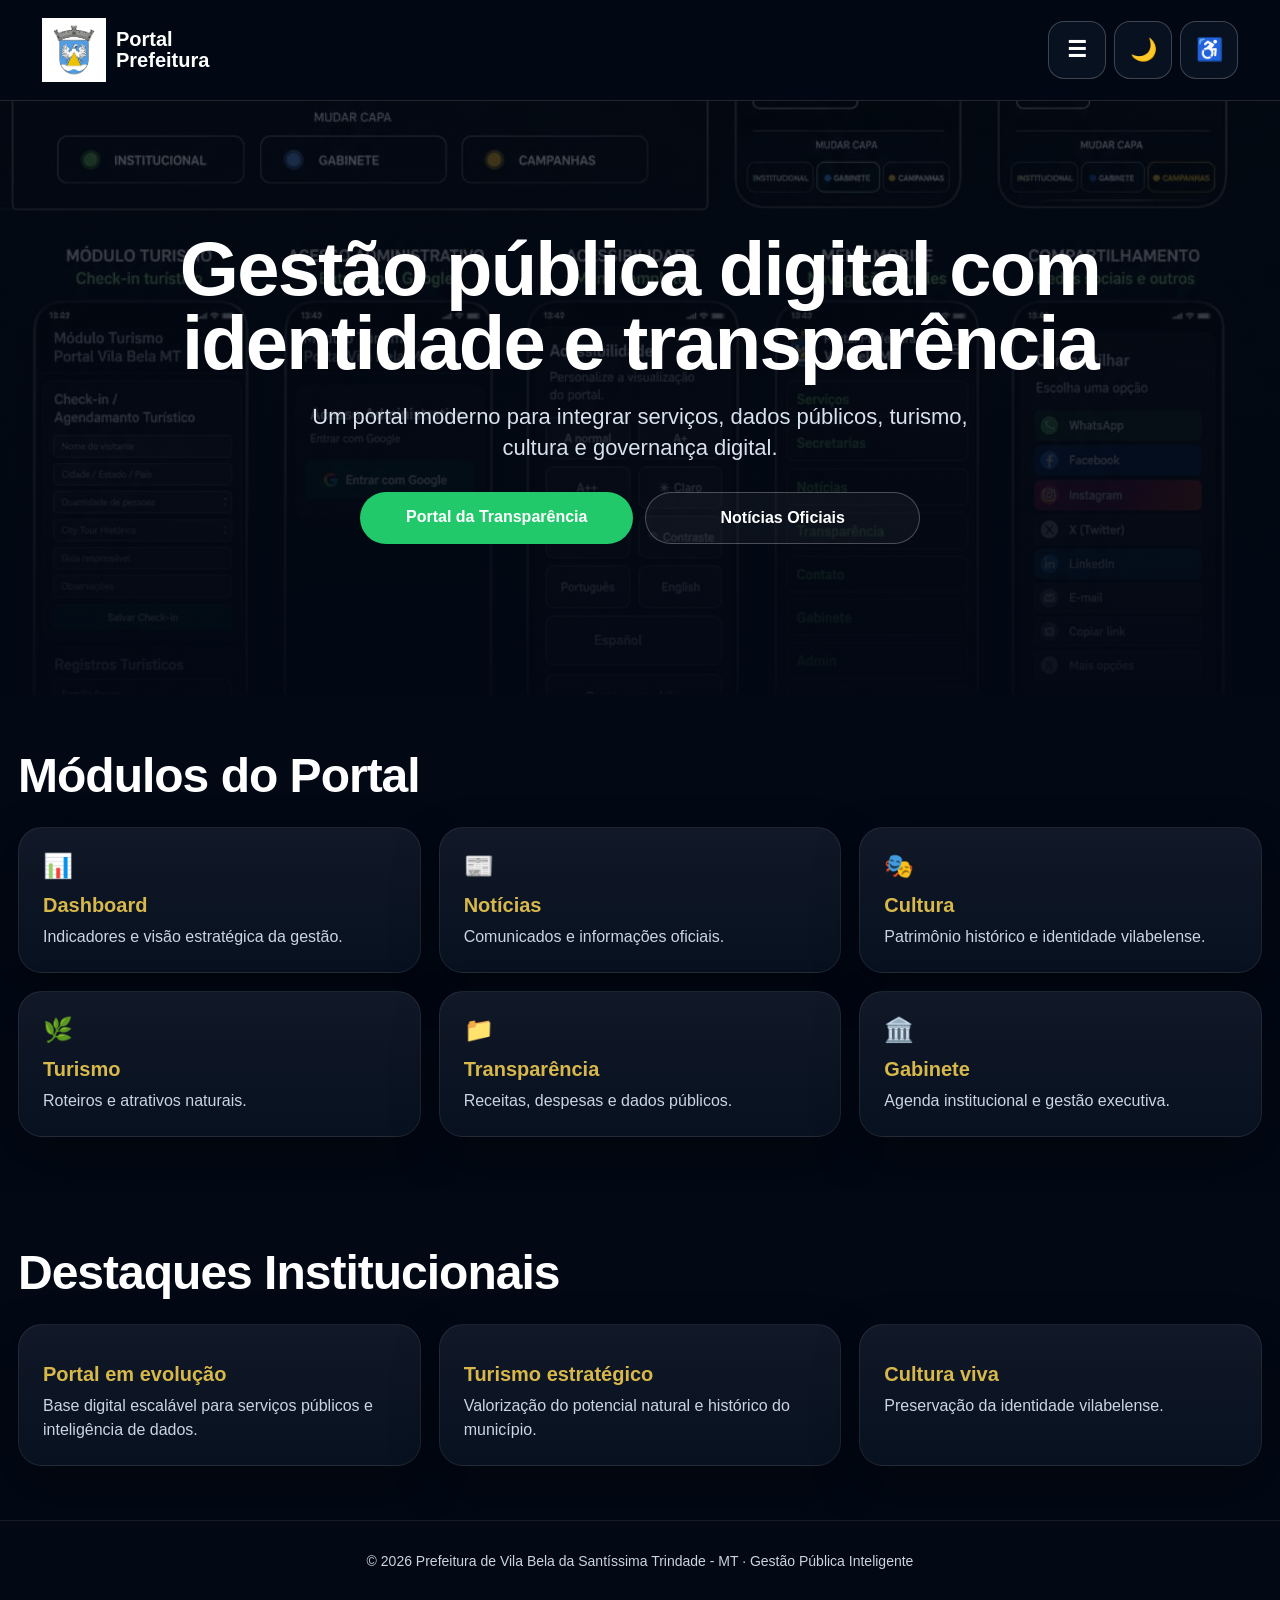
==== index.html @ d240fbf1 "Patch V9.1 corrige header mobile acessibilidade contraste" ====
<!DOCTYPE html>
<html lang="pt-BR">
<head>
  <meta charset="UTF-8">
  <meta name="viewport" content="width=device-width, initial-scale=1.0">
  <title>Portal Prefeitura Vila Bela MT</title>
  <meta name="description" content="Portal institucional da Prefeitura de Vila Bela da Santíssima Trindade - MT. Transparência, notícias, turismo, cultura e gestão pública digital.">
  <link rel="stylesheet" href="css/style.css?v=91">
</head>

<body>
  <header class="site-header">
    <a class="brand" href="index.html">
      <img src="assets/logos/vilabela-brasao-1.png" alt="Brasão Vila Bela MT">
      <span>Portal<br>Prefeitura</span>
    </a>

    <div class="header-actions">
      <button id="menuToggle" class="icon-btn" type="button">☰</button>
      <button id="themeToggle" class="icon-btn" type="button">🌙</button>
      <button id="accessBtn" class="icon-btn" type="button">♿</button>
    </div>

    <nav id="nav" class="main-nav">
      <a href="index.html">Início</a>
      <a href="dashboard.html">Dashboard</a>
      <a href="noticias.html">Notícias</a>
      <a href="cultura.html">Cultura</a>
      <a href="turismo.html">Turismo</a>
      <a href="transparencia.html">Transparência</a>
      <a href="gabinete.html">Gabinete</a>
      <a href="admin.html">Admin</a>
    </nav>
  </header>

  <div id="accessPanel" class="access-panel">
    <h2>Acessibilidade</h2>
    <button onclick="setFont(1)">A</button>
    <button onclick="setFont(1.15)">A+</button>
    <button onclick="setFont(1.3)">A++</button>
    <button onclick="setContrast()">Contraste</button>
    <button onclick="resetAccess()">Reset</button>
  </div>

  <main>
    <section class="hero">
      <div class="hero-content">
        <h1>Gestão pública digital com identidade e transparência</h1>
        <p>Um portal moderno para integrar serviços, dados públicos, turismo, cultura e governança digital.</p>
        <div class="hero-actions">
          <a href="transparencia.html" class="btn-primary">Portal da Transparência</a>
          <a href="noticias.html" class="btn-secondary">Notícias Oficiais</a>
        </div>
      </div>
    </section>

    <section class="section">
      <h2>Módulos do Portal</h2>
      <div class="grid">
        <a class="card" href="dashboard.html"><span>📊</span><h3>Dashboard</h3><p>Indicadores e visão estratégica da gestão.</p></a>
        <a class="card" href="noticias.html"><span>📰</span><h3>Notícias</h3><p>Comunicados e informações oficiais.</p></a>
        <a class="card" href="cultura.html"><span>🎭</span><h3>Cultura</h3><p>Patrimônio histórico e identidade vilabelense.</p></a>
        <a class="card" href="turismo.html"><span>🌿</span><h3>Turismo</h3><p>Roteiros e atrativos naturais.</p></a>
        <a class="card" href="transparencia.html"><span>📁</span><h3>Transparência</h3><p>Receitas, despesas e dados públicos.</p></a>
        <a class="card" href="gabinete.html"><span>🏛️</span><h3>Gabinete</h3><p>Agenda institucional e gestão executiva.</p></a>
      </div>
    </section>

    <section class="section">
      <h2>Destaques Institucionais</h2>
      <div class="grid">
        <div class="card"><h3>Portal em evolução</h3><p>Base digital escalável para serviços públicos e inteligência de dados.</p></div>
        <div class="card"><h3>Turismo estratégico</h3><p>Valorização do potencial natural e histórico do município.</p></div>
        <div class="card"><h3>Cultura viva</h3><p>Preservação da identidade vilabelense.</p></div>
      </div>
    </section>
  </main>

  <footer>
    © 2026 Prefeitura de Vila Bela da Santíssima Trindade - MT · Gestão Pública Inteligente
  </footer>

  <script src="js/script.js?v=91"></script>
</body>
</html>
---- css/style.css ----
*{box-sizing:border-box}

html,body{
  margin:0;
  width:100%;
  max-width:100%;
  overflow-x:hidden;
  font-family:Inter,Arial,Helvetica,sans-serif;
  background:#020814;
  color:#fff;
}

body{
  min-height:100vh;
}

a{text-decoration:none;color:inherit}

.site-header{
  position:sticky;
  top:0;
  z-index:9999;
  width:100%;
  display:flex;
  align-items:center;
  justify-content:space-between;
  gap:12px;
  padding:14px 16px;
  background:rgba(2,8,20,.96);
  backdrop-filter:blur(18px);
  border-bottom:1px solid rgba(255,255,255,.12);
}

.brand{
  display:flex;
  align-items:center;
  gap:10px;
  color:#fff;
  font-size:16px;
  font-weight:900;
  line-height:1.05;
}

.brand img{
  width:52px;
  height:52px;
  object-fit:contain;
  background:#fff;
  padding:4px;
}

.header-actions{
  display:flex;
  align-items:center;
  gap:8px;
}

.icon-btn{
  width:48px;
  height:48px;
  border-radius:16px;
  border:1px solid rgba(255,255,255,.22);
  background:#08111f;
  color:#fff;
  font-size:22px;
  font-weight:900;
  display:grid;
  place-items:center;
}

.main-nav{
  display:none;
  position:absolute;
  top:calc(100% + 10px);
  left:16px;
  right:16px;
  padding:28px;
  background:#020814;
  border:1px solid rgba(255,255,255,.18);
  border-radius:28px;
  box-shadow:0 24px 90px rgba(0,0,0,.75);
}

.main-nav.active{
  display:grid;
  gap:22px;
}

.main-nav a{
  color:#2ef06d;
  font-size:28px;
  font-weight:900;
}

.access-panel{
  display:none;
  position:fixed;
  z-index:10000;
  top:110px;
  left:16px;
  right:16px;
  max-width:520px;
  margin:auto;
  padding:24px;
  background:#000;
  border:1px solid rgba(255,255,255,.28);
  border-radius:28px;
  box-shadow:0 30px 100px rgba(0,0,0,.8);
}

.access-panel.show{
  display:grid;
  gap:14px;
}

.access-panel h2{
  margin:0 0 8px;
  font-size:28px;
}

.access-panel button{
  width:100%;
  padding:16px;
  border-radius:18px;
  border:1px solid rgba(255,255,255,.25);
  background:#111;
  color:#fff;
  font-size:18px;
  font-weight:900;
}

main{
  width:100%;
}

.hero{
  width:100%;
  min-height:68vh;
  display:flex;
  align-items:center;
  justify-content:center;
  text-align:center;
  padding:74px 18px;
  background:
    linear-gradient(rgba(2,8,20,.70),rgba(2,8,20,.94)),
    url("../assets/banners/portal-og-1.jpg") center/cover no-repeat;
}

.hero-content{
  width:100%;
  max-width:860px;
}

.hero h1{
  margin:0 0 20px;
  font-size:clamp(34px,10vw,76px);
  line-height:.98;
  letter-spacing:-1.8px;
}

.hero p{
  max-width:720px;
  margin:0 auto 28px;
  color:#d7e2ee;
  font-size:clamp(17px,4vw,22px);
  line-height:1.45;
}

.hero-actions{
  display:grid;
  gap:12px;
  width:100%;
  max-width:420px;
  margin:auto;
}

.btn-primary,.btn-secondary{
  display:block;
  width:100%;
  padding:16px 22px;
  border-radius:999px;
  text-align:center;
  font-weight:900;
}

.btn-primary{
  background:#22c96b;
  color:#fff;
}

.btn-secondary{
  border:1px solid rgba(255,255,255,.25);
  color:#fff;
  background:rgba(255,255,255,.04);
}

.section{
  width:100%;
  max-width:1120px;
  margin:0 auto;
  padding:54px 18px;
}

.section h2{
  margin:0 0 24px;
  font-size:clamp(30px,7vw,48px);
  letter-spacing:-1px;
}

.grid{
  display:grid;
  grid-template-columns:1fr;
  gap:18px;
  width:100%;
}

.card{
  width:100%;
  min-width:0;
  padding:24px;
  border-radius:24px;
  background:linear-gradient(180deg,#111827,#07111f);
  border:1px solid rgba(255,255,255,.08);
  box-shadow:0 18px 45px rgba(0,0,0,.34);
}

.card span{
  font-size:24px;
}

.card h3{
  margin:14px 0 8px;
  color:#d8b84a;
  font-size:20px;
}

.card p{
  margin:0;
  color:#cbd5e1;
  line-height:1.45;
}

footer{
  width:100%;
  padding:32px 18px;
  text-align:center;
  color:#cbd5e1;
  font-size:14px;
  border-top:1px solid rgba(255,255,255,.08);
}

/* TEMA CLARO */
body.light{
  background:#f4f7fb;
  color:#07111f;
}

body.light .site-header{
  background:rgba(255,255,255,.96);
}

body.light .brand{
  color:#07111f;
}

body.light .icon-btn{
  background:#fff;
  color:#07111f;
  border-color:#d7dde7;
}

body.light .main-nav{
  background:#fff;
}

body.light .main-nav a{
  color:#0c8f3f;
}

body.light .hero{
  color:#07111f;
  background:
    linear-gradient(rgba(244,247,251,.72),rgba(244,247,251,.95)),
    url("../assets/banners/portal-og-1.jpg") center/cover no-repeat;
}

body.light .hero p{
  color:#263548;
}

body.light .section{
  background:#f4f7fb;
}

body.light .card{
  background:#fff;
  color:#07111f;
  border-color:#e5e7eb;
  box-shadow:0 16px 35px rgba(15,23,42,.16);
}

body.light .card p{
  color:#334155;
}

body.light footer{
  color:#334155;
}

/* CONTRASTE */
body.contrast{
  filter:contrast(1.35);
}

/* DESKTOP */
@media(min-width:768px){
  .site-header{
    padding:18px 42px;
  }

  .brand{
    font-size:20px;
  }

  .brand img{
    width:64px;
    height:64px;
  }

  .icon-btn{
    width:58px;
    height:58px;
  }

  .grid{
    grid-template-columns:repeat(3,1fr);
  }

  .hero-actions{
    display:flex;
    justify-content:center;
    max-width:560px;
  }
}

/* PATCH V9.1 — FIX HEADER, MOBILE, ACCESS */
.site-header{
  position:fixed !important;
  top:0 !important;
  left:0 !important;
  right:0 !important;
  z-index:99999 !important;
}

body{
  padding-top:82px !important;
}

.hero,
.section,
footer{
  width:100% !important;
  max-width:100% !important;
  overflow-x:hidden !important;
}

.card,
.hero-content,
.grid{
  max-width:100% !important;
}

.access-panel{
  left:14px !important;
  right:14px !important;
  max-width:calc(100vw - 28px) !important;
  overflow:hidden !important;
}

body.font-normal{font-size:1rem !important;}
body.font-large{font-size:1.12rem !important;}
body.font-xlarge{font-size:1.25rem !important;}

body.contrast{
  background:#000 !important;
  color:#fff !important;
}

body.contrast .card,
body.contrast .site-header,
body.contrast .main-nav,
body.contrast .access-panel{
  background:#000 !important;
  color:#fff !important;
  border:2px solid #fff !important;
  box-shadow:none !important;
}

body.contrast a,
body.contrast h1,
body.contrast h2,
body.contrast h3{
  color:#ffff00 !important;
}

body.contrast .btn-primary{
  background:#ffff00 !important;
  color:#000 !important;
}

@media(max-width:480px){
  .site-header{
    padding:10px 12px !important;
  }

  .brand img{
    width:48px !important;
    height:48px !important;
  }

  .brand{
    font-size:15px !important;
  }

  .icon-btn{
    width:46px !important;
    height:46px !important;
    border-radius:14px !important;
  }

  .hero{
    padding-left:18px !important;
    padding-right:18px !important;
  }

  .section{
    padding-left:18px !important;
    padding-right:18px !important;
  }
}
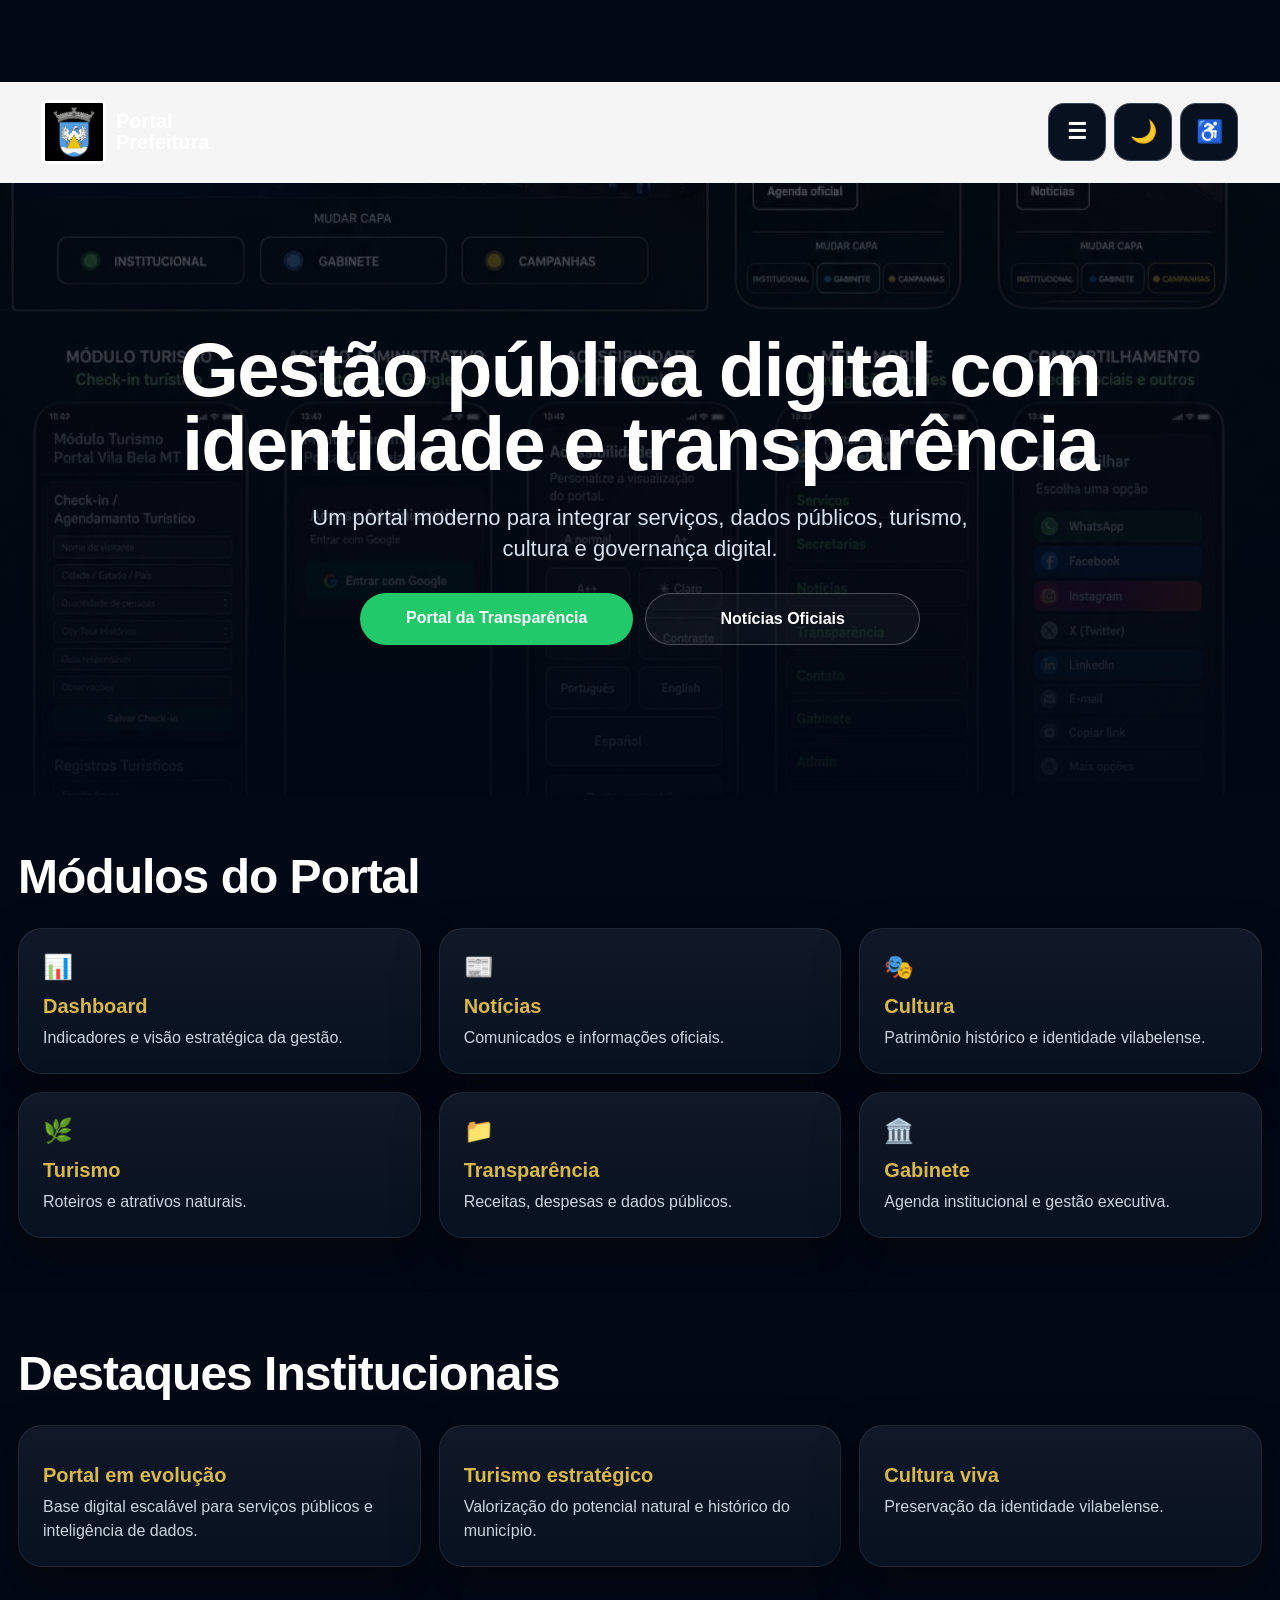
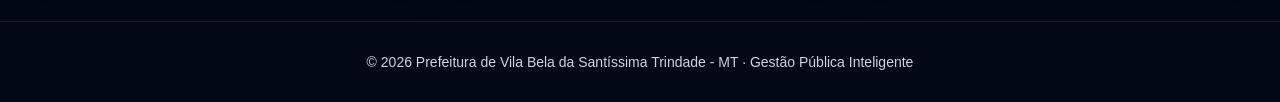
==== commit 6f6067a1: "Patch V9.2 ajuste final header brasao contraste" ====
--- a/index.html
+++ b/index.html
@@ -11,7 +11,7 @@
 <body>
   <header class="site-header">
     <a class="brand" href="index.html">
-      <img src="assets/logos/vilabela-brasao-1.png" alt="Brasão Vila Bela MT">
+      <img src="assets/logos/vilabela-brasao-1-preta.png" alt="Brasão Vila Bela MT">
       <span>Portal<br>Prefeitura</span>
     </a>
 
--- a/css/style.css
+++ b/css/style.css
@@ -438,3 +438,90 @@
     padding-right:18px !important;
   }
 }
+
+/* PATCH V9.2 — HEADER DEFINITIVO */
+html, body{
+  width:100%;
+  max-width:100%;
+  overflow-x:hidden !important;
+}
+
+.site-header{
+  position:sticky !important;
+  top:0 !important;
+  z-index:2147483647 !important;
+  width:100% !important;
+  min-height:72px !important;
+  background:rgba(255,255,255,.96) !important;
+  backdrop-filter:blur(18px) !important;
+  -webkit-backdrop-filter:blur(18px) !important;
+}
+
+body.dark .site-header,
+body.contrast .site-header{
+  background:rgba(2,6,18,.96) !important;
+}
+
+.brand img{
+  object-fit:contain !important;
+  background:#fff !important;
+  padding:3px !important;
+  border-radius:4px !important;
+}
+
+body.contrast .hero,
+body.contrast .card{
+  background:#000 !important;
+  border:2px solid #fff !important;
+}
+
+body.contrast .hero-title,
+body.contrast .section-title,
+body.contrast .card h3{
+  color:#ffff00 !important;
+}
+
+body.contrast .btn-primary{
+  background:#ffff00 !important;
+  color:#000 !important;
+  border-color:#ffff00 !important;
+}
+
+@media(max-width:480px){
+  body{ padding-top:0 !important; }
+
+  .site-header{
+    display:flex !important;
+    align-items:center !important;
+    justify-content:space-between !important;
+    gap:8px !important;
+    padding:10px 12px !important;
+  }
+
+  .brand{
+    min-width:0 !important;
+    flex:1 !important;
+  }
+
+  .brand img{
+    width:44px !important;
+    height:44px !important;
+  }
+
+  .brand-title{
+    font-size:14px !important;
+    line-height:1.05 !important;
+  }
+
+  .header-actions{
+    display:flex !important;
+    gap:6px !important;
+    flex-shrink:0 !important;
+  }
+
+  .icon-btn{
+    width:42px !important;
+    height:42px !important;
+    font-size:20px !important;
+  }
+}
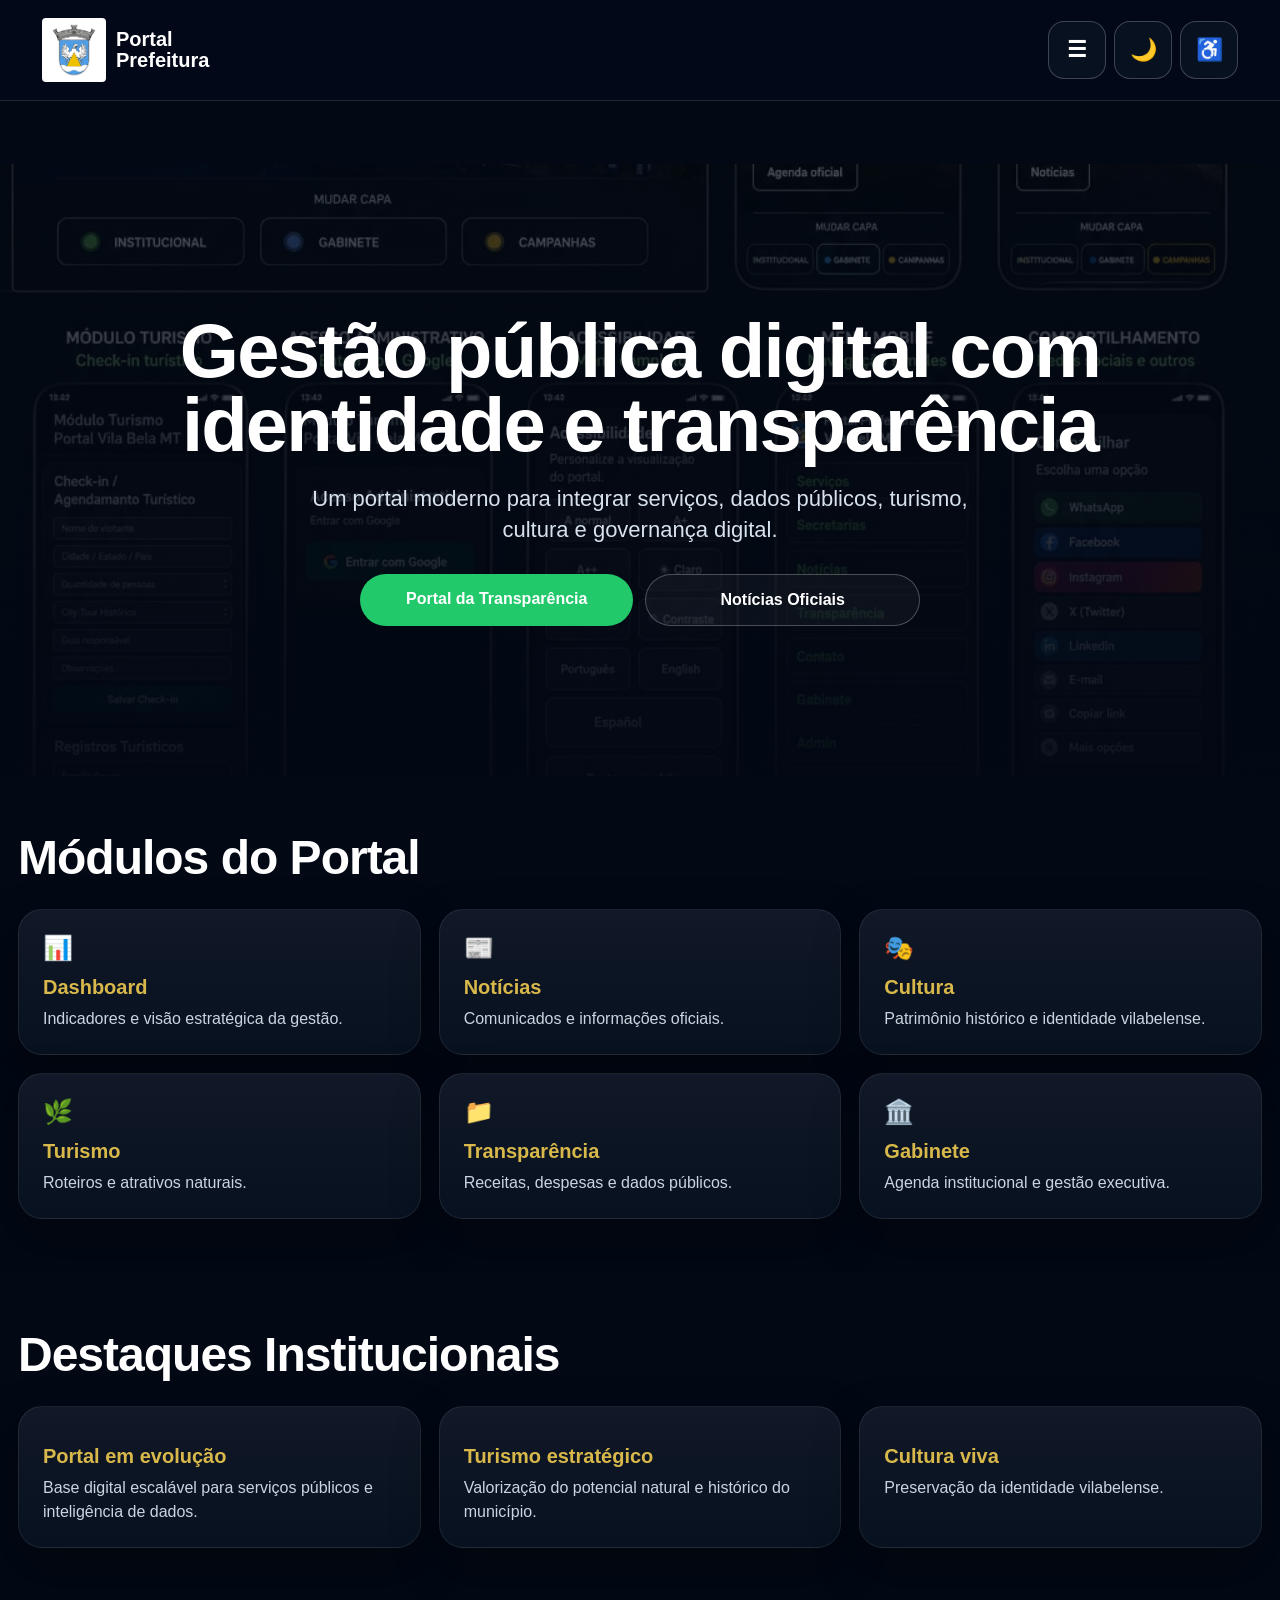
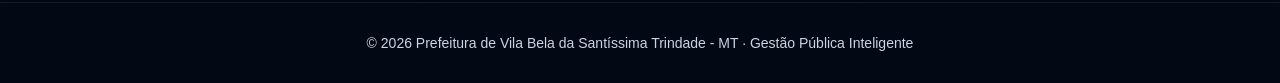
==== commit f3c01e5a: "Patch V9.3 header fixo brasao transparente acessibilidade" ====
--- a/index.html
+++ b/index.html
@@ -11,7 +11,7 @@
 <body>
   <header class="site-header">
     <a class="brand" href="index.html">
-      <img src="assets/logos/vilabela-brasao-1-preta.png" alt="Brasão Vila Bela MT">
+      <img src="assets/logos/vilabela-brasao-1-transparente.png" alt="Brasão Vila Bela MT">
       <span>Portal<br>Prefeitura</span>
     </a>
 
--- a/css/style.css
+++ b/css/style.css
@@ -525,3 +525,70 @@
     font-size:20px !important;
   }
 }
+
+/* PATCH V9.3 — HEADER FIXO + ACESSIBILIDADE */
+.site-header{
+  position:fixed !important;
+  top:0 !important;
+  left:0 !important;
+  right:0 !important;
+  z-index:999999 !important;
+  background:#020817 !important;
+  border-bottom:1px solid rgba(255,255,255,.12) !important;
+}
+
+body.light .site-header{
+  background:#ffffff !important;
+}
+
+body.dark .site-header,
+body.contrast .site-header{
+  background:#020817 !important;
+}
+
+main{
+  padding-top:82px !important;
+}
+
+body.font-normal{ font-size:16px !important; }
+body.font-large{ font-size:18px !important; }
+body.font-xlarge{ font-size:20px !important; }
+
+.access-panel{
+  max-width:calc(100vw - 28px) !important;
+  left:14px !important;
+  right:14px !important;
+  transform:none !important;
+  overflow:hidden !important;
+}
+
+.access-panel button{
+  width:100% !important;
+}
+
+body.contrast{
+  background:#000 !important;
+  color:#fff !important;
+}
+
+body.contrast .site-header,
+body.contrast .card,
+body.contrast .module-card,
+body.contrast .highlight-card{
+  background:#000 !important;
+  border:2px solid #fff !important;
+}
+
+body.contrast h1,
+body.contrast h2,
+body.contrast h3,
+body.contrast .brand-title,
+body.contrast .card-title{
+  color:#ffff00 !important;
+}
+
+body.contrast p,
+body.contrast span,
+body.contrast small{
+  color:#fff !important;
+}
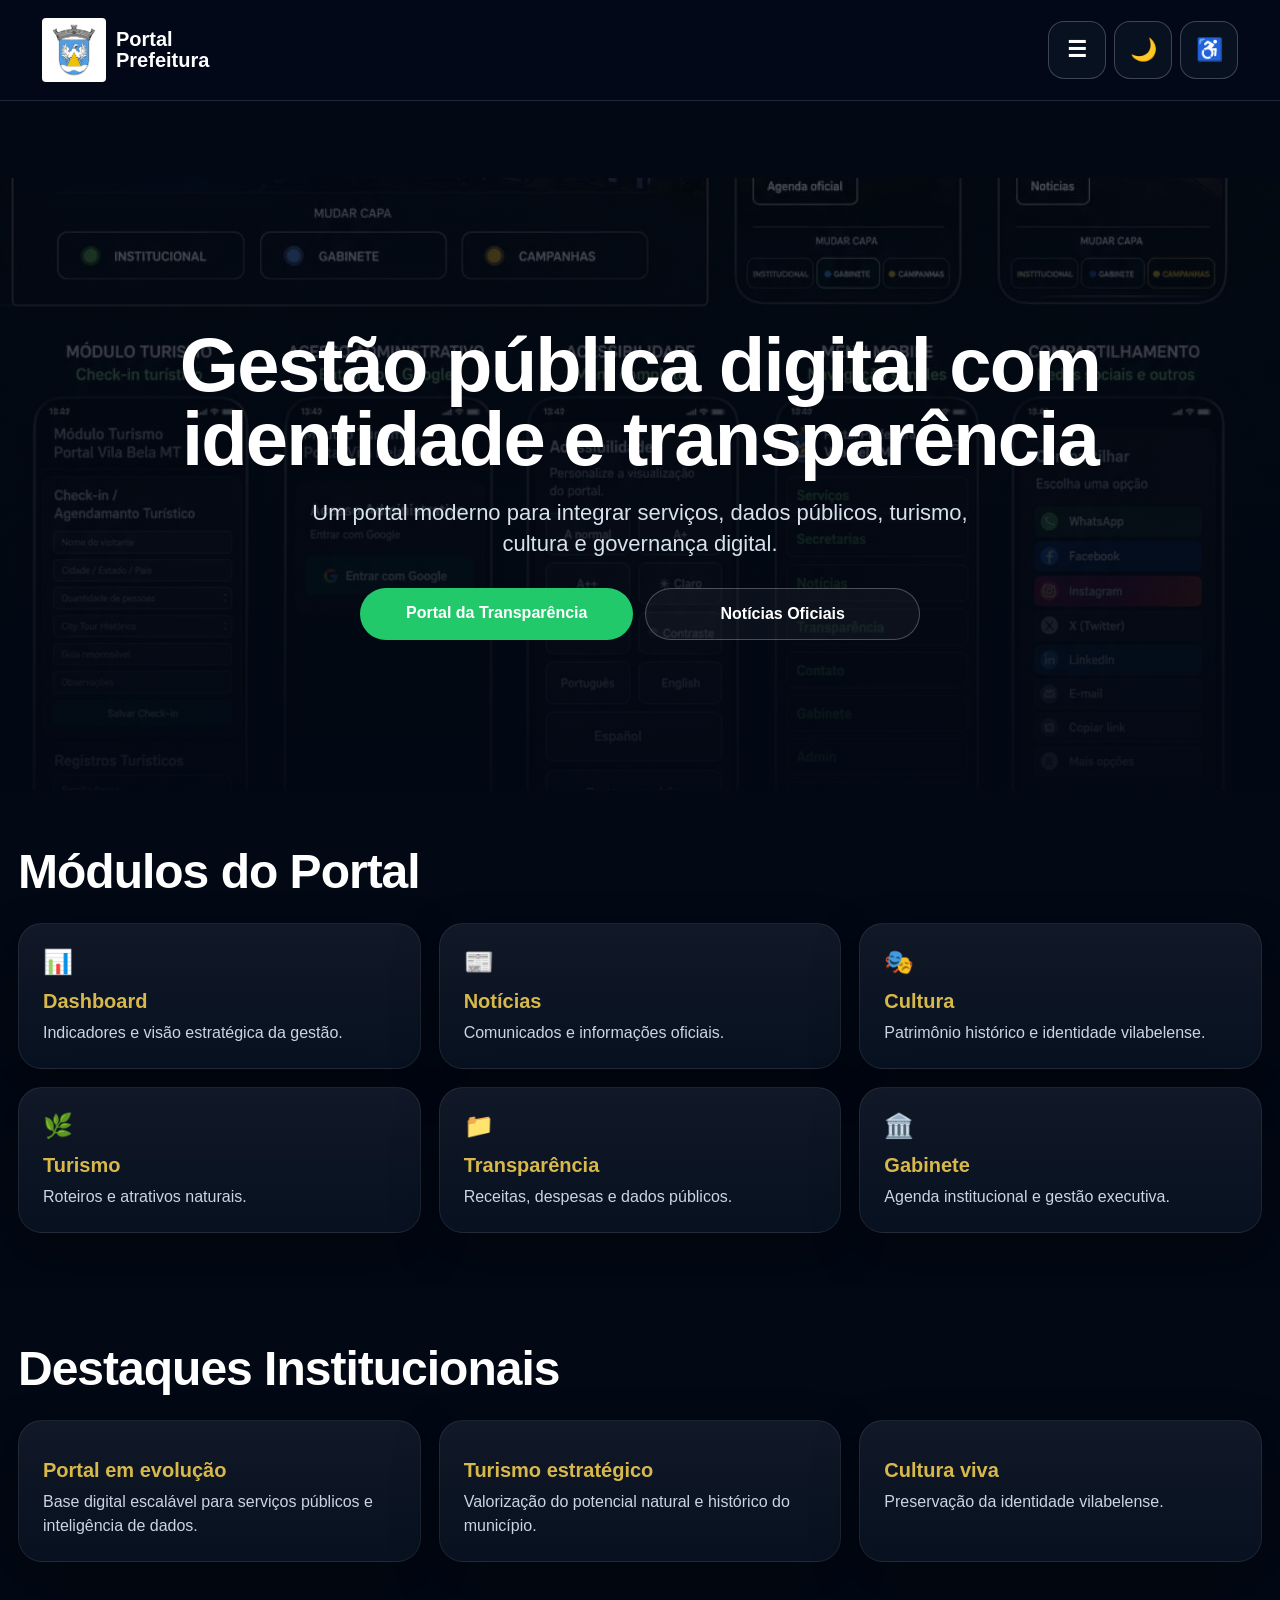
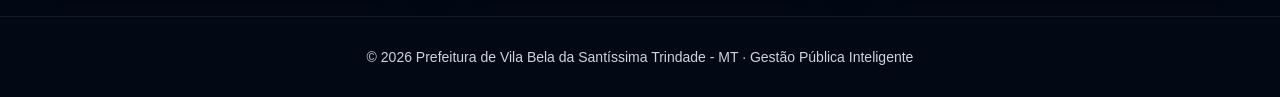
==== commit 83261134: "Patch V10 aplicado corretamente" ====
--- a/index.html
+++ b/index.html
@@ -11,7 +11,7 @@
 <body>
   <header class="site-header">
     <a class="brand" href="index.html">
-      <img src="assets/logos/vilabela-brasao-1-transparente.png" alt="Brasão Vila Bela MT">
+      <img src="assets/logos/vilabela-brasao-1-transparente.png?v=10" alt="Brasão Vila Bela MT">
       <span>Portal<br>Prefeitura</span>
     </a>
 
--- a/css/style.css
+++ b/css/style.css
@@ -592,3 +592,177 @@
 body.contrast small{
   color:#fff !important;
 }
+
+/* PATCH V9.4 FINAL */
+html, body{
+  width:100%;
+  max-width:100%;
+  overflow-x:hidden !important;
+}
+
+.site-header,
+.header,
+.topbar{
+  position:sticky !important;
+  top:0 !important;
+  z-index:999999 !important;
+  background:#020817 !important;
+  backdrop-filter:blur(18px);
+}
+
+body.light .site-header,
+body.light .header,
+body.light .topbar{
+  background:#ffffff !important;
+}
+
+body.contrast .site-header,
+body.contrast .header,
+body.contrast .topbar{
+  background:#000 !important;
+  border-bottom:2px solid #fff !important;
+}
+
+main{
+  position:relative;
+  z-index:1;
+}
+
+/* Acessibilidade */
+body.font-a{
+  font-size:16px !important;
+}
+
+body.font-ap{
+  font-size:18px !important;
+}
+
+body.font-app{
+  font-size:20px !important;
+}
+
+body.font-ap h1,
+body.font-app h1{
+  line-height:1.08 !important;
+}
+
+.access-panel{
+  max-width:calc(100vw - 32px) !important;
+  left:16px !important;
+  right:16px !important;
+  transform:none !important;
+  z-index:999998 !important;
+}
+
+.access-panel button{
+  min-height:48px !important;
+}
+
+/* PATCH V9.5 FINAL — HEADER FIXO + ACESSIBILIDADE REAL */
+body{
+  --font-boost: 1;
+}
+
+body.font-a{ --font-boost: 1; }
+body.font-ap{ --font-boost: 1.14; }
+body.font-app{ --font-boost: 1.28; }
+
+body.font-ap,
+body.font-app{
+  font-size: calc(16px * var(--font-boost)) !important;
+}
+
+body.font-ap p,
+body.font-ap a,
+body.font-ap button,
+body.font-ap li,
+body.font-ap span,
+body.font-app p,
+body.font-app a,
+body.font-app button,
+body.font-app li,
+body.font-app span{
+  font-size: calc(1em * var(--font-boost)) !important;
+}
+
+body.font-ap h1{ font-size: clamp(2.2rem, 10vw, 4.8rem) !important; }
+body.font-app h1{ font-size: clamp(2.5rem, 11vw, 5.4rem) !important; }
+
+body.font-ap h2{ font-size: clamp(1.8rem, 7vw, 3.2rem) !important; }
+body.font-app h2{ font-size: clamp(2rem, 8vw, 3.6rem) !important; }
+
+/* Cabeçalho realmente fixo no mobile */
+.site-header,
+header.site-header,
+.header,
+.topbar{
+  position: fixed !important;
+  top: 0 !important;
+  left: 0 !important;
+  right: 0 !important;
+  width: 100% !important;
+  z-index: 2147483647 !important;
+  background: #020817 !important;
+}
+
+body.light .site-header,
+body.light header.site-header,
+body.light .header,
+body.light .topbar{
+  background: #ffffff !important;
+}
+
+body{
+  padding-top: 96px !important;
+}
+
+@media(max-width: 600px){
+  body{
+    padding-top: 88px !important;
+  }
+}
+
+/* Painel acessibilidade sem duplicar/estourar */
+.access-panel{
+  position: fixed !important;
+  top: 110px !important;
+  left: 16px !important;
+  right: 16px !important;
+  width: auto !important;
+  max-width: none !important;
+  max-height: calc(100vh - 140px) !important;
+  overflow-y: auto !important;
+  z-index: 2147483646 !important;
+}
+
+/* Contraste mais forte */
+body.contrast{
+  background:#000 !important;
+  color:#fff !important;
+}
+
+body.contrast *{
+  text-shadow:none !important;
+}
+
+body.contrast h1,
+body.contrast h2,
+body.contrast h3,
+body.contrast .section-title{
+  color:#ffff00 !important;
+}
+
+body.contrast .card,
+body.contrast .module-card,
+body.contrast .glass-card{
+  background:#000 !important;
+  border:2px solid #fff !important;
+  color:#fff !important;
+}
+
+body.contrast .btn,
+body.contrast button{
+  background:#ffff00 !important;
+  color:#000 !important;
+  border:2px solid #fff !important;
+}
